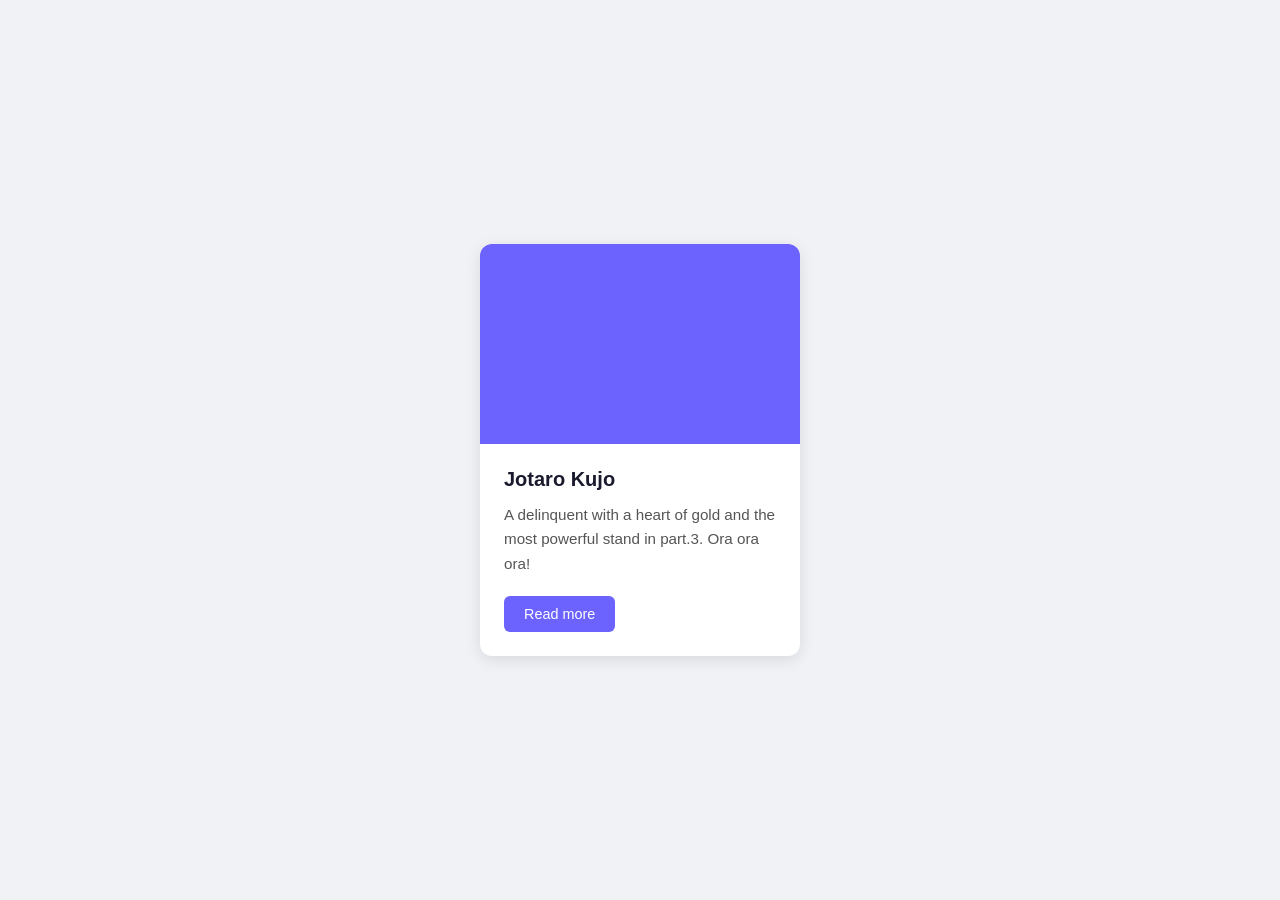
==== index.html @ 66f7be93 "First commit" ====
<!DOCTYPE html>
<html lang="en">

<head>
    <meta charset="UTF-8">
    <meta name="viewport" content="width=device-width, initial-scale=1.0">
    <title>Card component</title>
    <link rel="stylesheet" href="card.css">
</head>

<body>
    <div class="card">
        <div class="card__image"></div>
        <div class="card__body">
            <h2 class="card__title">Jotaro Kujo</h2>
            <p class="card__text">
                A delinquent with a heart of gold and the most powerful stand in part.3. Ora ora ora!
            </p>
            <a href="#" class="card__btn">Read more</a>
        </div>
    </div>

</body>

</html>
---- card.css ----
* {
    margin: 0;
    padding: 0;
    box-sizing: border-box;
}

body {
    min-height: 100vh;
    display: flex;
    justify-content: center;
    align-items: center;
    background-color: #f0f2f5;
    font-family: sans-serif;
}

.card {
    width: 320px;
    background-color: #ffffff;
    border-radius: 12px;
    overflow: hidden;
    box-shadow: 0 4px 16px rgba(0, 0, 0, 0.1);
}

.card__image {
    width: 100%;
    height: 200px;
    background-color: #6c63ff;
}

.card__title {
    font-size: 1.25rem;
    margin-bottom: 12px;
    color: #1a1a2e;
}

.card__body {
    padding: 24px;
}

.card__text {
    font-size: 0.95rem;
    line-height: 1.6;
    color: #555;
    margin-bottom: 20px;
}

.card__btn {
    display: inline-block;
    padding: 10px 20px;
    background-color: #6c63ff;
    color: #ffffff;
    text-decoration: none;
    border-radius: 6px;
    font-size: 0.9rem;
}

.card__btn:hover {
    background-color: #574fd6;
}
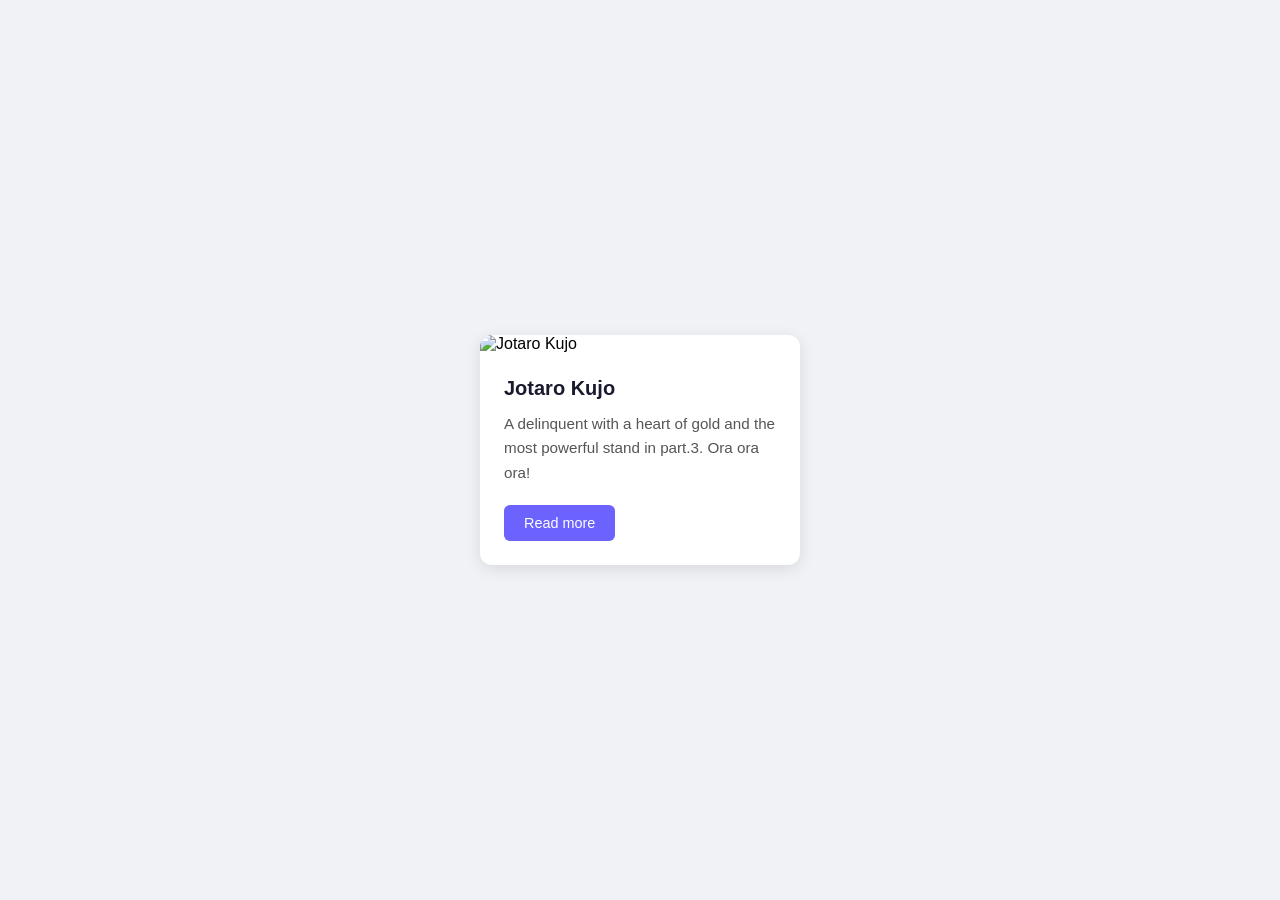
==== commit d99804c0: "Image aded" ====
--- a/index.html
+++ b/index.html
@@ -10,7 +10,7 @@
 
 <body>
     <div class="card">
-        <div class="card__image"></div>
+        <img class="card__image" src="https://i.imgur.com/HRydLi4.jpeg" alt="Jotaro Kujo" />
         <div class="card__body">
             <h2 class="card__title">Jotaro Kujo</h2>
             <p class="card__text">
--- a/card.css
+++ b/card.css
@@ -24,7 +24,7 @@
 .card__image {
     width: 100%;
     height: 200px;
-    background-color: #6c63ff;
+    object-fit: cover;
 }
 
 .card__title {
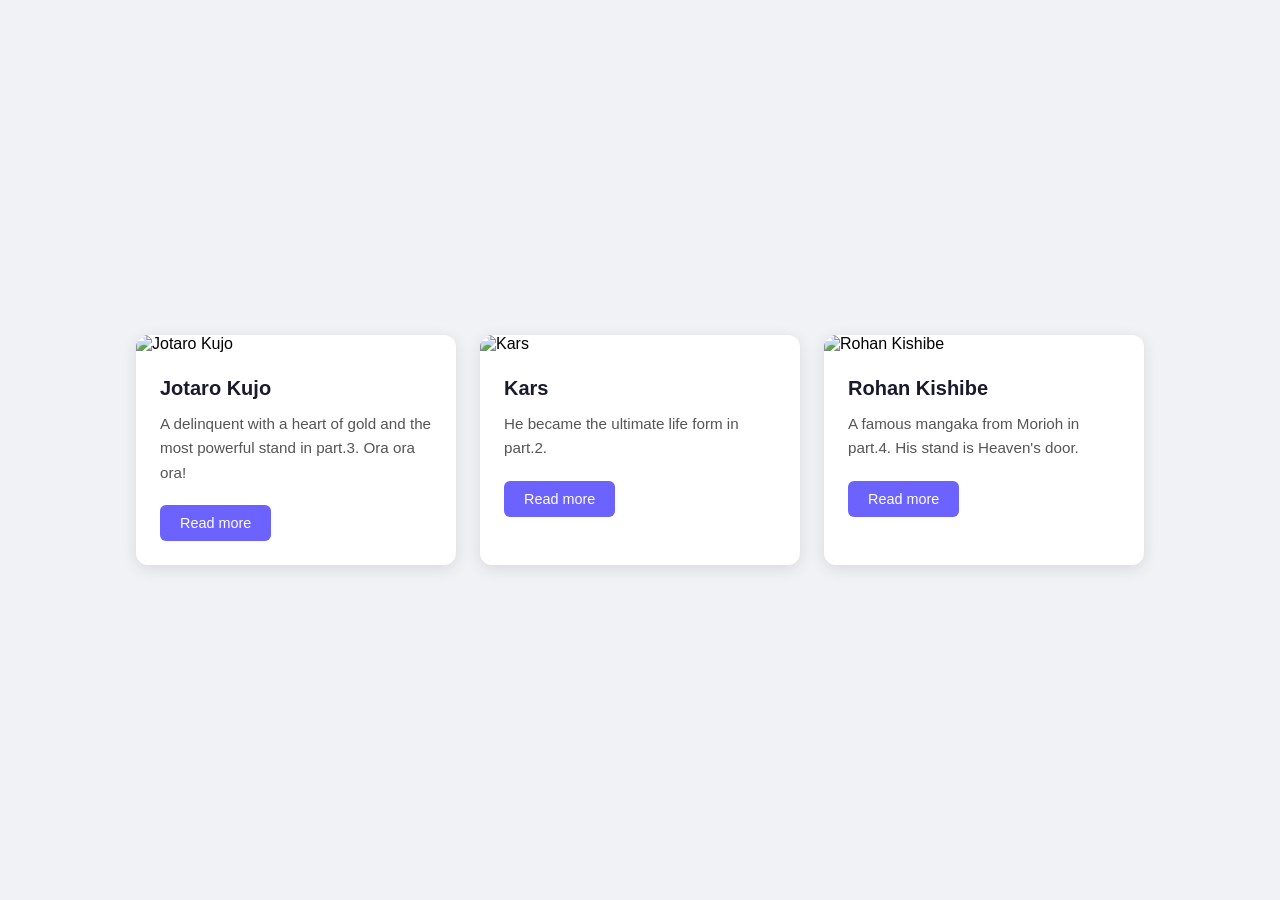
==== commit 138ce55f: "3 cards added" ====
--- a/index.html
+++ b/index.html
@@ -9,17 +9,38 @@
 </head>
 
 <body>
-    <div class="card">
-        <img class="card__image" src="https://i.imgur.com/HRydLi4.jpeg" alt="Jotaro Kujo" />
-        <div class="card__body">
-            <h2 class="card__title">Jotaro Kujo</h2>
-            <p class="card__text">
-                A delinquent with a heart of gold and the most powerful stand in part.3. Ora ora ora!
-            </p>
-            <a href="#" class="card__btn">Read more</a>
+    <div class="card-grid">
+        <div class="card">
+            <img class="card__image" src="https://i.imgur.com/HRydLi4.jpeg" alt="Jotaro Kujo" />
+            <div class="card__body">
+                <h2 class="card__title">Jotaro Kujo</h2>
+                <p class="card__text">
+                    A delinquent with a heart of gold and the most powerful stand in part.3. Ora ora ora!
+                </p>
+                <a href="#" class="card__btn">Read more</a>
+            </div>
+        </div>
+        <div class="card">
+            <img class="card__image" src="https://i.imgur.com/HRydLi4.jpeg" alt="Kars" />
+            <div class="card__body">
+                <h2 class="card__title">Kars</h2>
+                <p class="card__text">
+                    He became the ultimate life form in part.2.
+                </p>
+                <a href="#" class="card__btn">Read more</a>
+            </div>
+        </div>
+        <div class="card">
+            <img class="card__image" src="https://i.imgur.com/HRydLi4.jpeg" alt="Rohan Kishibe" />
+            <div class="card__body">
+                <h2 class="card__title">Rohan Kishibe</h2>
+                <p class="card__text">
+                    A famous mangaka from Morioh in part.4. His stand is Heaven's door.
+                </p>
+                <a href="#" class="card__btn">Read more</a>
+            </div>
         </div>
     </div>
-
 </body>
 
 </html>
--- a/card.css
+++ b/card.css
@@ -56,4 +56,9 @@
 
 .card__btn:hover {
     background-color: #574fd6;
+}
+
+.card-grid {
+    display: flex;
+    gap: 24px;
 }
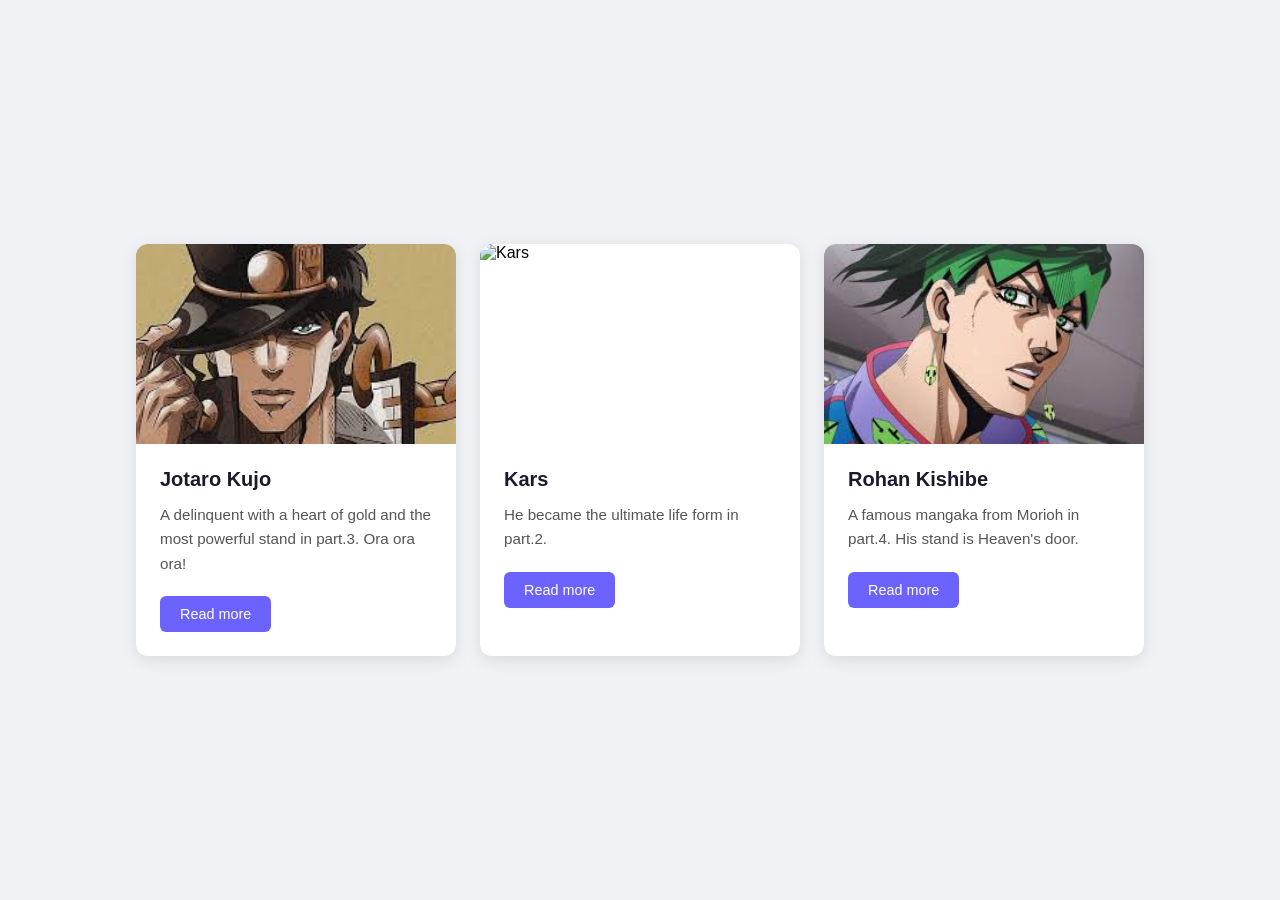
==== commit 851cc77d: "New images" ====
--- a/index.html
+++ b/index.html
@@ -11,7 +11,9 @@
 <body>
     <div class="card-grid">
         <div class="card">
-            <img class="card__image" src="https://i.imgur.com/HRydLi4.jpeg" alt="Jotaro Kujo" />
+            <img class="card__image"
+                src="[data-uri]"
+                alt="Jotaro Kujo" />
             <div class="card__body">
                 <h2 class="card__title">Jotaro Kujo</h2>
                 <p class="card__text">
@@ -21,7 +23,8 @@
             </div>
         </div>
         <div class="card">
-            <img class="card__image" src="https://i.imgur.com/HRydLi4.jpeg" alt="Kars" />
+            <img class="card__image" src="https://i.pinimg.com/1200x/27/84/1d/27841d6a31c1bc3310e0f49b95c323a0.jpg"
+                alt="Kars" />
             <div class="card__body">
                 <h2 class="card__title">Kars</h2>
                 <p class="card__text">
@@ -31,7 +34,9 @@
             </div>
         </div>
         <div class="card">
-            <img class="card__image" src="https://i.imgur.com/HRydLi4.jpeg" alt="Rohan Kishibe" />
+            <img class="card__image"
+                src="[data-uri]"
+                alt="Rohan Kishibe" />
             <div class="card__body">
                 <h2 class="card__title">Rohan Kishibe</h2>
                 <p class="card__text">
--- a/card.css
+++ b/card.css
@@ -19,6 +19,8 @@
     border-radius: 12px;
     overflow: hidden;
     box-shadow: 0 4px 16px rgba(0, 0, 0, 0.1);
+    display: flex;
+    flex-direction: column;
 }
 
 .card__image {
@@ -35,6 +37,7 @@
 
 .card__body {
     padding: 24px;
+    flex: 1;
 }
 
 .card__text {
